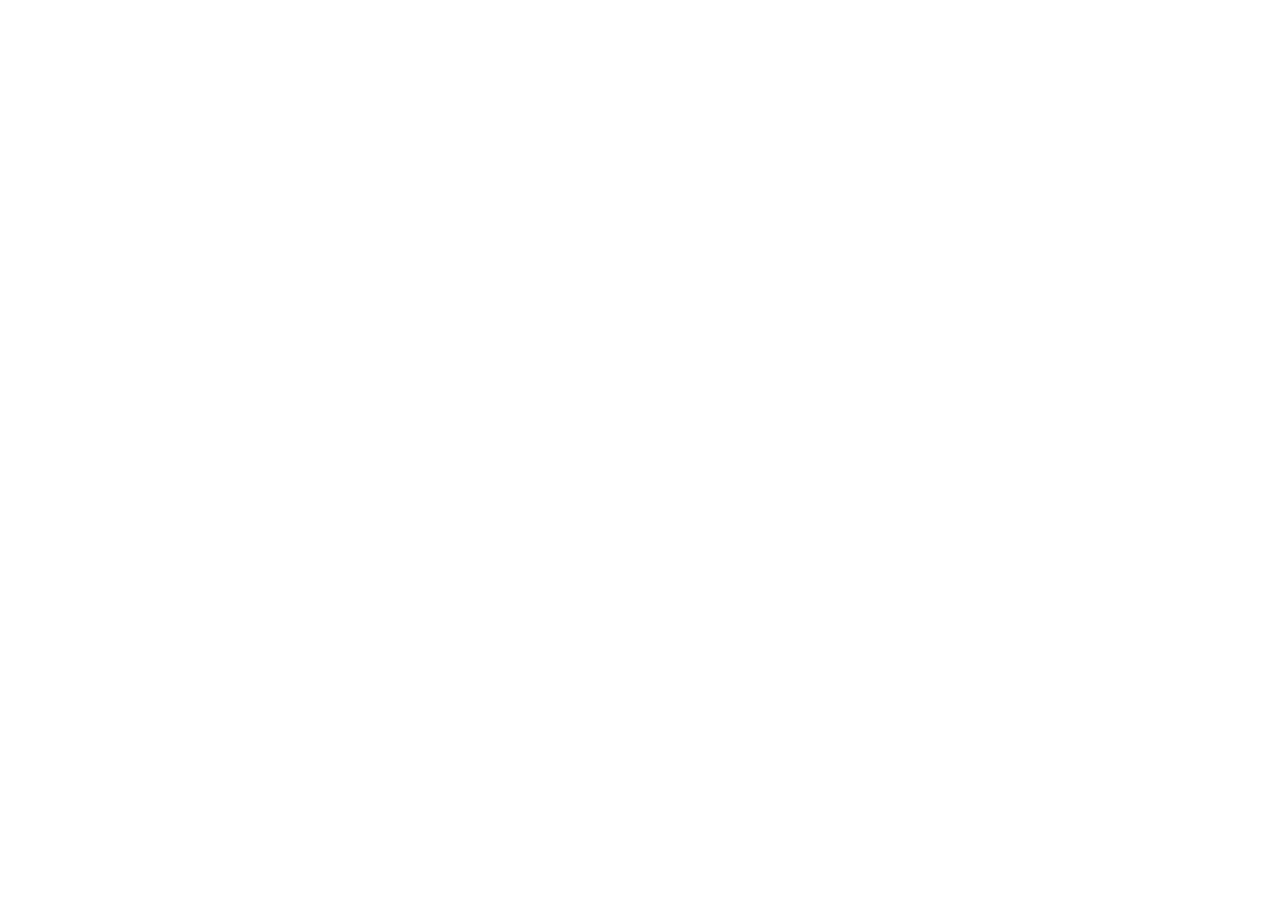
==== index.html @ de70dde5 "Tambah kerangka halaman beranda" ====
<!DOCTYPE html>
<html lang="en">
<head>
    <meta charset="UTF-8">
    <meta name="viewport" content="width=device-width, initial-scale=1.0">
    <meta name="description" content="Katalog kain dan busana Sasirangan khas Banjarmasin karya pengrajin lokal.">
    <title>Sasirangan Banua | Kain Khas Banjar</title>
</head>
<body>
    
</body>
</html>
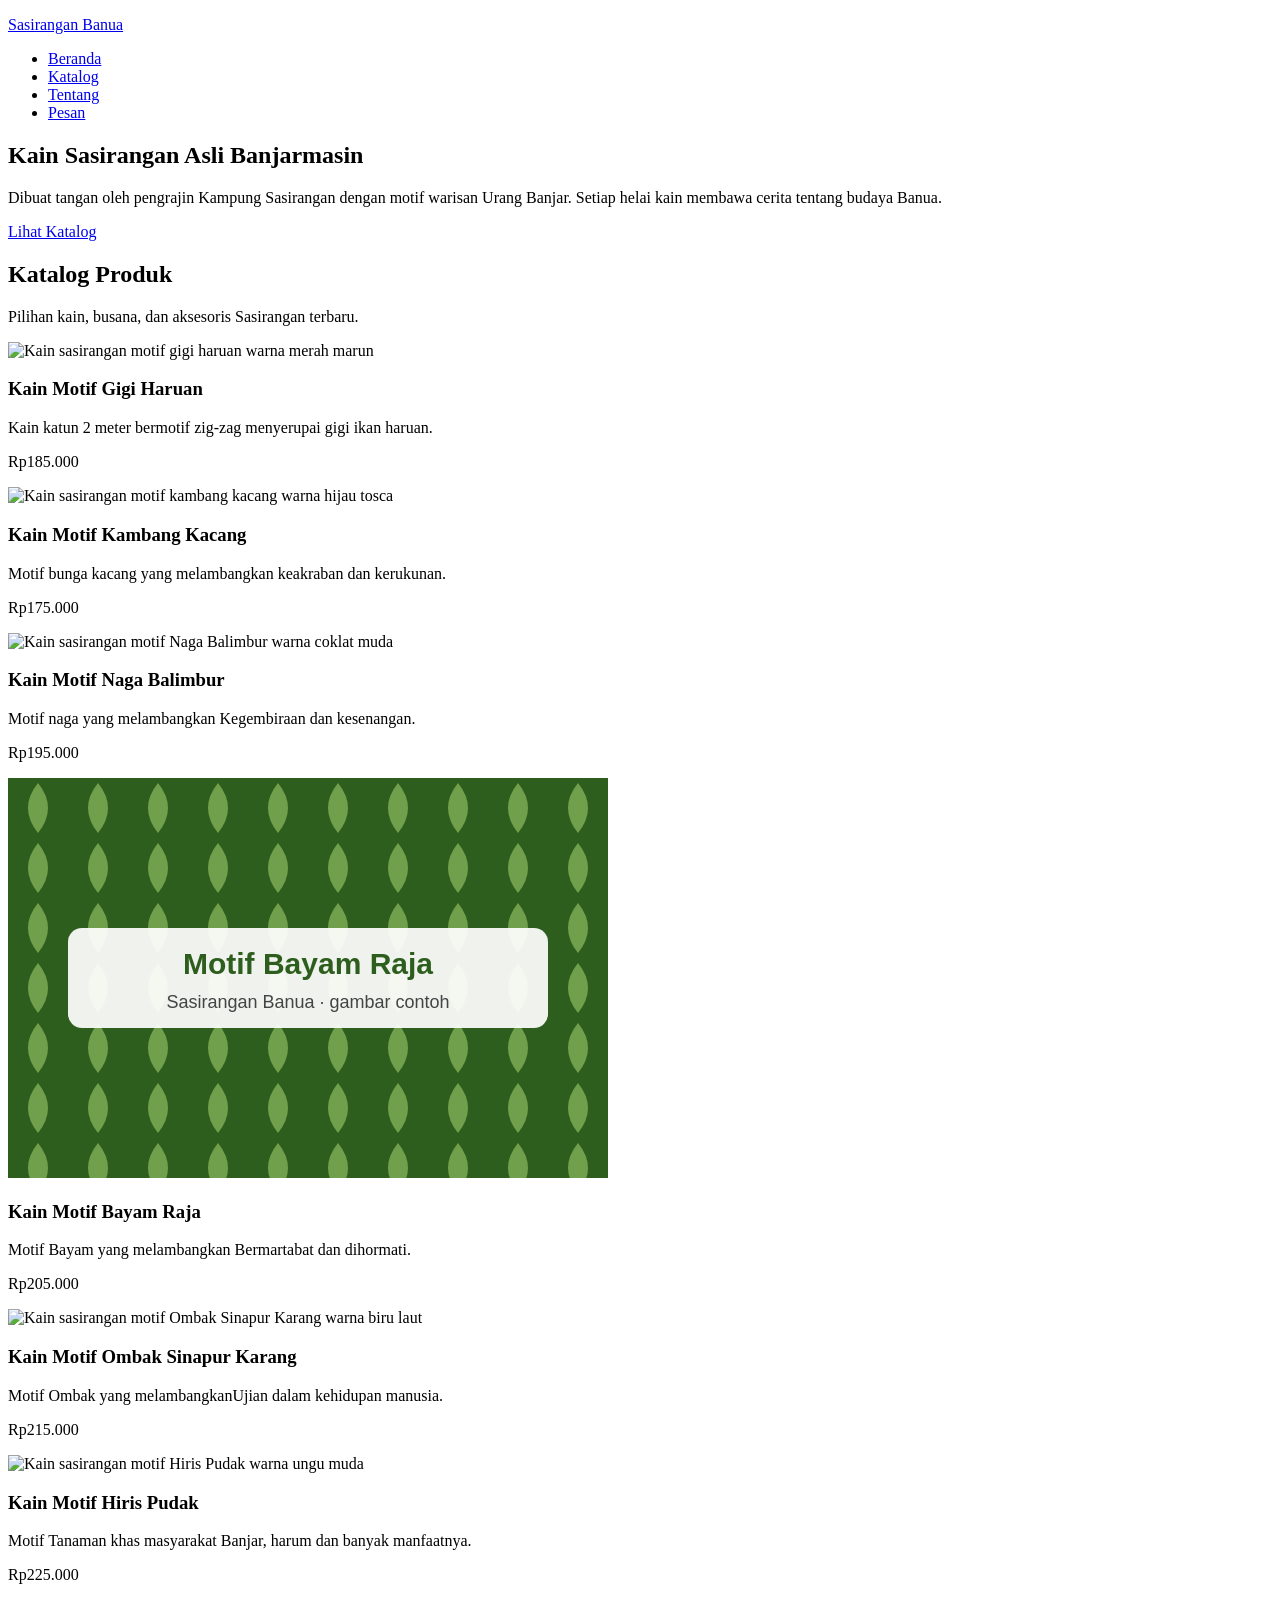
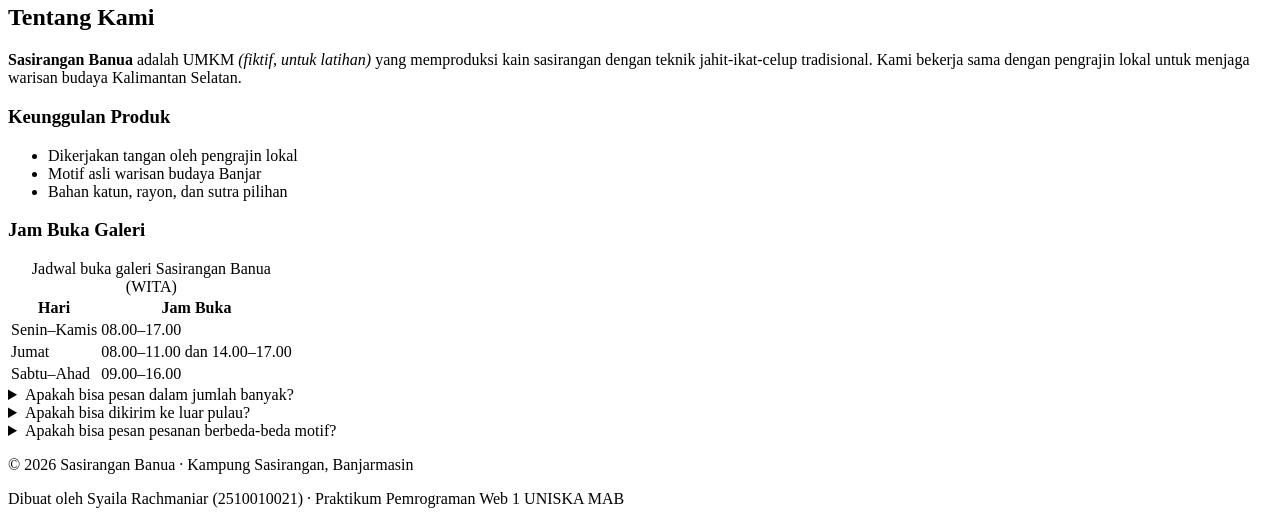
==== commit 68947b65: "Tambah hero dan katalog 6 produk." ====
--- a/index.html
+++ b/index.html
@@ -7,6 +7,149 @@
     <title>Sasirangan Banua | Kain Khas Banjar</title>
 </head>
 <body>
-    
+    <!-- ========== HEADER & NAVIGASI ========== --> 
+    <header class="header-situs"> 
+       <p class="logo"><a href="index.html">Sasirangan Banua</a></p> 
+       <nav aria-label="Navigasi utama"> 
+            <ul class="menu"> 
+                <li><a href="index.html" aria-current="page">Beranda</a></li> 
+                <li><a href="#katalog">Katalog</a></li> 
+                <li><a href="#tentang">Tentang</a></li> 
+                <li><a href="kontak.html">Pesan</a></li>
+             </ul>   
+            </nav>
+    </header>  
+    <main>   
+        <!-- ========== HERO ========== -->   
+         <section class="hero" id="beranda">     
+            <h1>Kain Sasirangan Asli Banjarmasin</h1>     
+            <p>Dibuat tangan oleh pengrajin Kampung Sasirangan dengan motif warisan Urang Banjar.       
+                Setiap helai kain membawa cerita tentang budaya Banua.</p>     
+                <a class="tombol" href="#katalog">Lihat Katalog</a>   
+            </section>      
+            <!-- ========== KATALOG ========== --> 
+<section class="bagian" id="katalog"> 
+  <h2>Katalog Produk</h2> 
+  <p>Pilihan kain, busana, dan aksesoris Sasirangan terbaru.</p> 
+ 
+  <div class="katalog-grid"> 
+    <article class="kartu"> 
+      <img src="img/gigi-haruan.svg" alt="Kain sasirangan motif gigi haruan warna merah marun" width="600" height="400"> 
+      <div class="kartu-isi"> 
+        <h3>Kain Motif Gigi Haruan</h3> 
+        <p>Kain katun 2 meter bermotif zig-zag menyerupai gigi ikan haruan.</p> 
+        <p class="harga">Rp185.000</p> 
+      </div> 
+    </article> 
+ 
+    <article class="kartu"> 
+      <img src="img/kambang-kacang.svg" alt="Kain sasirangan motif kambang kacang warna hijau tosca" 
+        width="600" height="400"> 
+      <div class="kartu-isi"> 
+        <h3>Kain Motif Kambang Kacang</h3> 
+        <p>Motif bunga kacang yang melambangkan keakraban dan kerukunan.</p> 
+        <p class="harga">Rp175.000</p> 
+      </div> 
+    </article> 
+        <article class="kartu"> 
+      <img src="img/naga-balimbur.svg" alt="Kain sasirangan motif Naga Balimbur warna coklat muda" 
+        width="600" height="400"> 
+      <div class="kartu-isi"> 
+        <h3>Kain Motif Naga Balimbur</h3> 
+        <p>Motif naga yang melambangkan Kegembiraan dan kesenangan.</p> 
+        <p class="harga">Rp195.000</p> 
+      </div> 
+    </article> 
+        <article class="kartu"> 
+      <img src="img/bayam-raja.svg" alt="Kain sasirangan motif Bayam Raja warna hijau muda" 
+        width="600" height="400"> 
+      <div class="kartu-isi"> 
+        <h3>Kain Motif Bayam Raja</h3> 
+        <p>Motif Bayam yang melambangkan Bermartabat dan dihormati.</p> 
+        <p class="harga">Rp205.000</p> 
+      </div> 
+    </article> 
+        </article> 
+        <article class="kartu"> 
+      <img src="img/ombak-sinapur-karang.svg" alt="Kain sasirangan motif Ombak Sinapur Karang warna biru laut" 
+        width="600" height="400"> 
+      <div class="kartu-isi"> 
+        <h3>Kain Motif Ombak Sinapur Karang</h3> 
+        <p>Motif Ombak yang melambangkanUjian dalam kehidupan manusia.</p> 
+        <p class="harga">Rp215.000</p> 
+      </div> 
+    </article> 
+        </article> 
+        <article class="kartu"> 
+      <img src="img/iris-pudak.svg" alt="Kain sasirangan motif Hiris Pudak warna ungu muda" 
+        width="600" height="400"> 
+      <div class="kartu-isi"> 
+        <h3>Kain Motif Hiris Pudak</h3> 
+        <p>Motif Tanaman khas masyarakat Banjar, harum dan banyak manfaatnya.</p> 
+        <p class="harga">Rp225.000</p> 
+      </div> 
+    </article> 
+  </div> 
+</section> 
+
+  <!-- ========== TENTANG ========== --> 
+  <section class="bagian" id="tentang"> 
+    <h2>Tentang Kami</h2> 
+    <p><strong>Sasirangan Banua</strong> adalah UMKM <em>(fiktif, untuk latihan)</em> yang 
+      memproduksi kain sasirangan dengan teknik jahit-ikat-celup tradisional. Kami bekerja sama 
+      dengan pengrajin lokal untuk menjaga warisan budaya Kalimantan Selatan.</p> 
+ 
+    <h3>Keunggulan Produk</h3> 
+    <ul> 
+      <li>Dikerjakan tangan oleh pengrajin lokal</li> 
+      <li>Motif asli warisan budaya Banjar</li> 
+      <li>Bahan katun, rayon, dan sutra pilihan</li> 
+    </ul> 
+ 
+    <h3>Jam Buka Galeri</h3> 
+    <table> 
+      <caption>Jadwal buka galeri Sasirangan Banua (WITA)</caption> 
+      <thead> 
+        <tr> 
+          <th scope="col">Hari</th> 
+          <th scope="col">Jam Buka</th> 
+        </tr> 
+      </thead> 
+      <tbody> 
+        <tr> 
+          <td>Senin–Kamis</td> 
+          <td>08.00–17.00</td> 
+        </tr> 
+        <tr> 
+          <td>Jumat</td> 
+          <td>08.00–11.00 dan 14.00–17.00</td> 
+        </tr> 
+        <tr> 
+          <td>Sabtu–Ahad</td> 
+          <td>09.00–16.00</td> 
+        </tr> 
+      </tbody> 
+    </table> 
+  </section> 
+
+  <details> 
+  <summary>Apakah bisa pesan dalam jumlah banyak?</summary> 
+  <p>Bisa. Untuk pemesanan di atas 20 helai, silakan hubungi kami melalui WhatsApp.</p>  
+  </details> 
+  <details> 
+  <summary>Apakah bisa dikirim ke luar pulau?</summary> 
+  <p>Bisa. Untuk pemesanan luar pulau, silakan hubungi kami melalui WhatsApp.</p>  
+  </details>
+  <details> 
+  <summary>Apakah bisa pesan pesanan berbeda-beda motif?</summary> 
+  <p>Bisa. Untuk pemesanan dengan motif berbeda, silakan isi formulir pemesanan pada bagian catatan tambahan.</p>  
+  </details>
+</main>
+
+    <!-- ========== FOOTER ========== --> 
+  <footer class="footer-situs"> 
+    <p>&copy; 2026 Sasirangan Banua &middot; Kampung Sasirangan, Banjarmasin</p> 
+    <p>Dibuat oleh Syaila Rachmaniar (2510010021) &middot; Praktikum Pemrograman Web 1 UNISKA MAB</p> 
+  </footer> 
 </body>
 </html>
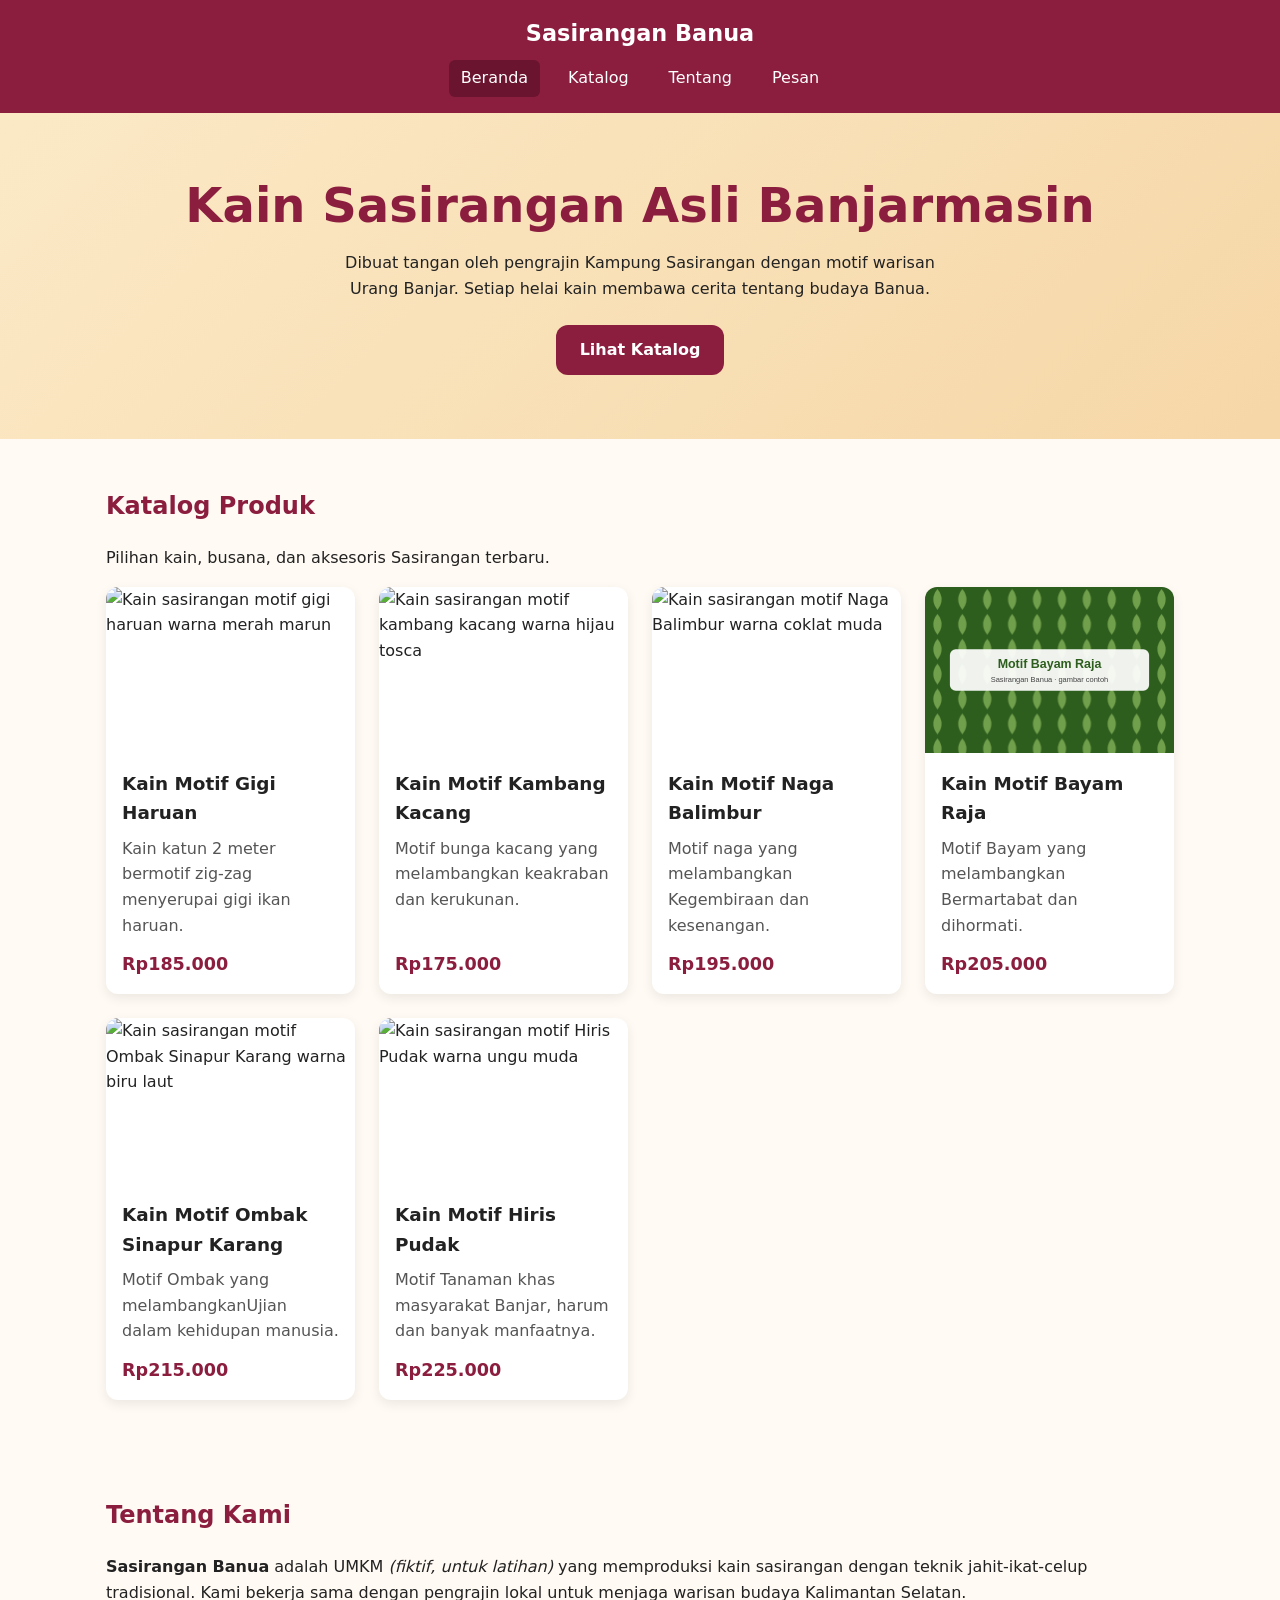
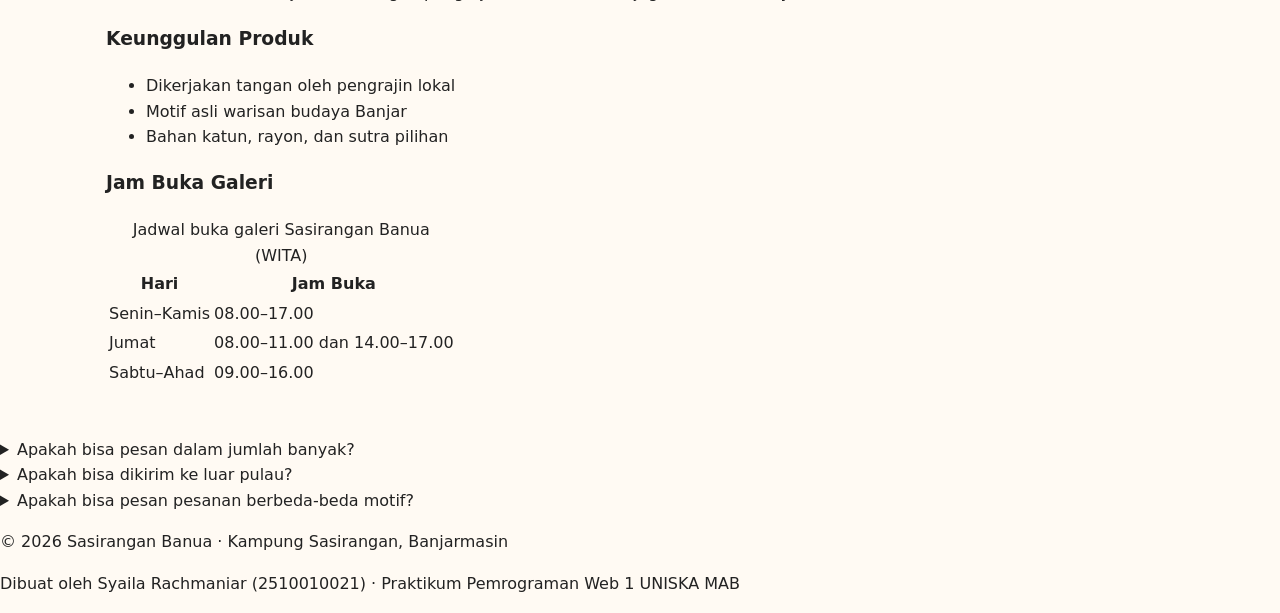
==== commit edd3caa6: "Tambah gaya dasar, header, hero, dan katalog grid." ====
--- a/index.html
+++ b/index.html
@@ -4,8 +4,9 @@
     <meta charset="UTF-8">
     <meta name="viewport" content="width=device-width, initial-scale=1.0">
     <meta name="description" content="Katalog kain dan busana Sasirangan khas Banjarmasin karya pengrajin lokal.">
+    <link rel="stylesheet" href="css/style.css"> 
     <title>Sasirangan Banua | Kain Khas Banjar</title>
-</head>
+    </head>
 <body>
     <!-- ========== HEADER & NAVIGASI ========== --> 
     <header class="header-situs"> 
--- a/css/style.css
+++ b/css/style.css
@@ -0,0 +1,220 @@
+/* ========================================================= 
+    Sasirangan Banua — style.css 
+    Pendekatan: mobile-first (gaya dasar untuk HP, lalu 
+    disesuaikan untuk layar lebar dengan media query) 
+    ========================================================= */ 
+  
+ /* ---------- 1. Variabel (custom properties) ---------- */ 
+ :root { 
+   --warna-utama: #8b1e3f;        /* merah marun sasirangan */ 
+   --warna-utama-gelap: #6a142f; 
+   --warna-aksen: #e0a526;        /* kuning kunyit */ 
+   --warna-krem: #fbe9c6; 
+   --warna-teks: #222222; 
+   --warna-teks-lembut: #555555; 
+   --warna-latar: #fffaf3; 
+   --warna-kartu: #ffffff; 
+   --radius: 12px; 
+   --bayangan: 0 4px 12px rgba(0, 0, 0, 0.08); 
+   --lebar-maks: 1100px; 
+ } 
+  
+ /* ---------- 2. Reset ringan & dasar ---------- */ 
+ *, 
+ *::before, 
+ *::after { 
+   box-sizing: border-box; 
+ } 
+  
+ html { 
+   scroll-behavior: smooth; 
+   scroll-padding-top: 7rem;      /* agar judul tidak tertutup header sticky */ 
+ } 
+  
+ body { 
+   margin: 0; 
+   font-family: "Segoe UI", system-ui, -apple-system, Roboto, Arial, sans-serif; 
+   font-size: 1rem; 
+   line-height: 1.6; 
+   color: var(--warna-teks); 
+   background-color: var(--warna-latar); 
+ } 
+  
+ img { 
+   display: block; 
+   max-width: 100%; 
+   height: auto; 
+} 
+  
+ a { 
+   color: var(--warna-utama); 
+ } 
+  
+ /* Penanda fokus untuk pengguna keyboard — JANGAN dihapus */ 
+ a:focus-visible, 
+ button:focus-visible, 
+ input:focus-visible, 
+ select:focus-visible, 
+ textarea:focus-visible { 
+   outline: 3px solid var(--warna-utama-gelap); 
+   outline-offset: 2px; 
+ }
+
+
+ /* ---------- 3. Header & navigasi (Flexbox) ---------- */ 
+.header-situs { 
+  position: sticky; 
+  top: 0; 
+  z-index: 10; 
+  display: flex; 
+  flex-direction: column;      /* HP: logo di atas menu */ 
+  align-items: center; 
+  gap: 0.5rem; 
+  padding: 1rem; 
+  background-color: var(--warna-utama); 
+  color: #ffffff; 
+} 
+ 
+.logo { 
+  margin: 0; 
+  font-size: 1.4rem; 
+  font-weight: 700; 
+} 
+ 
+.logo a { 
+  color: inherit; 
+  text-decoration: none; 
+} 
+ 
+.menu { 
+  display: flex; 
+  flex-wrap: wrap; 
+  justify-content: center; 
+  gap: 0.25rem 1rem; 
+  margin: 0; 
+  padding: 0; 
+  list-style: none; 
+} 
+ 
+.menu a { 
+  display: block; 
+  padding: 0.35rem 0.75rem; 
+  border-radius: 6px; 
+  color: #ffffff; 
+  text-decoration: none; 
+} 
+ 
+.menu a:hover, 
+.menu a[aria-current="page"] { 
+  background-color: var(--warna-utama-gelap); 
+} 
+ 
+.header-situs a:focus-visible { 
+  outline-color: #ffffff;        /* fokus putih agar terlihat di latar header yang gelap */ 
+}
+
+
+/* ---------- 4. Hero ---------- */ 
+.hero { 
+  padding: 4rem 1rem; 
+  text-align: center; 
+  background: linear-gradient(135deg, var(--warna-krem), #f6d7a7); 
+} 
+ 
+.hero h1 { 
+  margin: 0 0 1rem; 
+  font-size: clamp(1.8rem, 5vw, 3rem); 
+  line-height: 1.2; 
+  color: var(--warna-utama); 
+} 
+ 
+.hero p { 
+  max-width: 40rem; 
+  margin: 0 auto 1.5rem; 
+} 
+ 
+/* ---------- 5. Tombol ---------- */ 
+.tombol { 
+  display: inline-block; 
+  padding: 0.75rem 1.5rem; 
+  border: none; 
+  border-radius: var(--radius); 
+  background-color: var(--warna-utama); 
+  color: #ffffff; 
+  font: inherit; 
+  font-weight: 600; 
+  text-decoration: none; 
+  cursor: pointer; 
+  transition: background-color 0.2s ease, transform 0.2s ease; 
+} 
+ 
+.tombol:hover { 
+  background-color: var(--warna-utama-gelap); 
+  transform: translateY(-2px); 
+} 
+
+
+/* ---------- 6. Bagian (section) umum ---------- */ 
+ .bagian { 
+   max-width: var(--lebar-maks); 
+   margin-inline: auto; 
+   padding: 3rem 1rem; 
+ } 
+  
+ .bagian h1, 
+ .bagian h2 { 
+   margin-top: 0; 
+   color: var(--warna-utama); 
+ } 
+  
+ /* ---------- 7. Katalog (CSS Grid) ---------- */ 
+ .katalog-grid { 
+   display: grid; 
+   grid-template-columns: repeat(auto-fill, minmax(240px, 1fr)); 
+   gap: 1.5rem; 
+ } 
+  
+ .kartu { 
+   display: flex; 
+   flex-direction: column; 
+   overflow: hidden; 
+   border-radius: var(--radius); 
+   background-color: var(--warna-kartu); 
+   box-shadow: var(--bayangan); 
+   transition: transform 0.2s ease; 
+ } 
+  
+ .kartu:hover { 
+   transform: translateY(-4px); 
+ } 
+  
+ .kartu img { 
+   width: 100%; 
+   aspect-ratio: 3 / 2; 
+   object-fit: cover; 
+ } 
+  
+ .kartu-isi { 
+   display: flex; 
+   flex-direction: column; 
+   flex-grow: 1;                  /* isi kartu mengisi sisa tinggi */ 
+   padding: 1rem; 
+ } 
+  
+ .kartu h3 { 
+   margin: 0 0 0.5rem; 
+   font-size: 1.15rem; 
+ } 
+  
+ .kartu p { 
+   margin: 0 0 0.75rem; 
+   color: var(--warna-teks-lembut); 
+ } 
+  
+ .kartu .harga { 
+   margin-top: auto;              /* harga selalu di bagian bawah kartu */ 
+   margin-bottom: 0; 
+   font-size: 1.1rem; 
+   font-weight: 700; 
+   color: var(--warna-utama); 
+ }
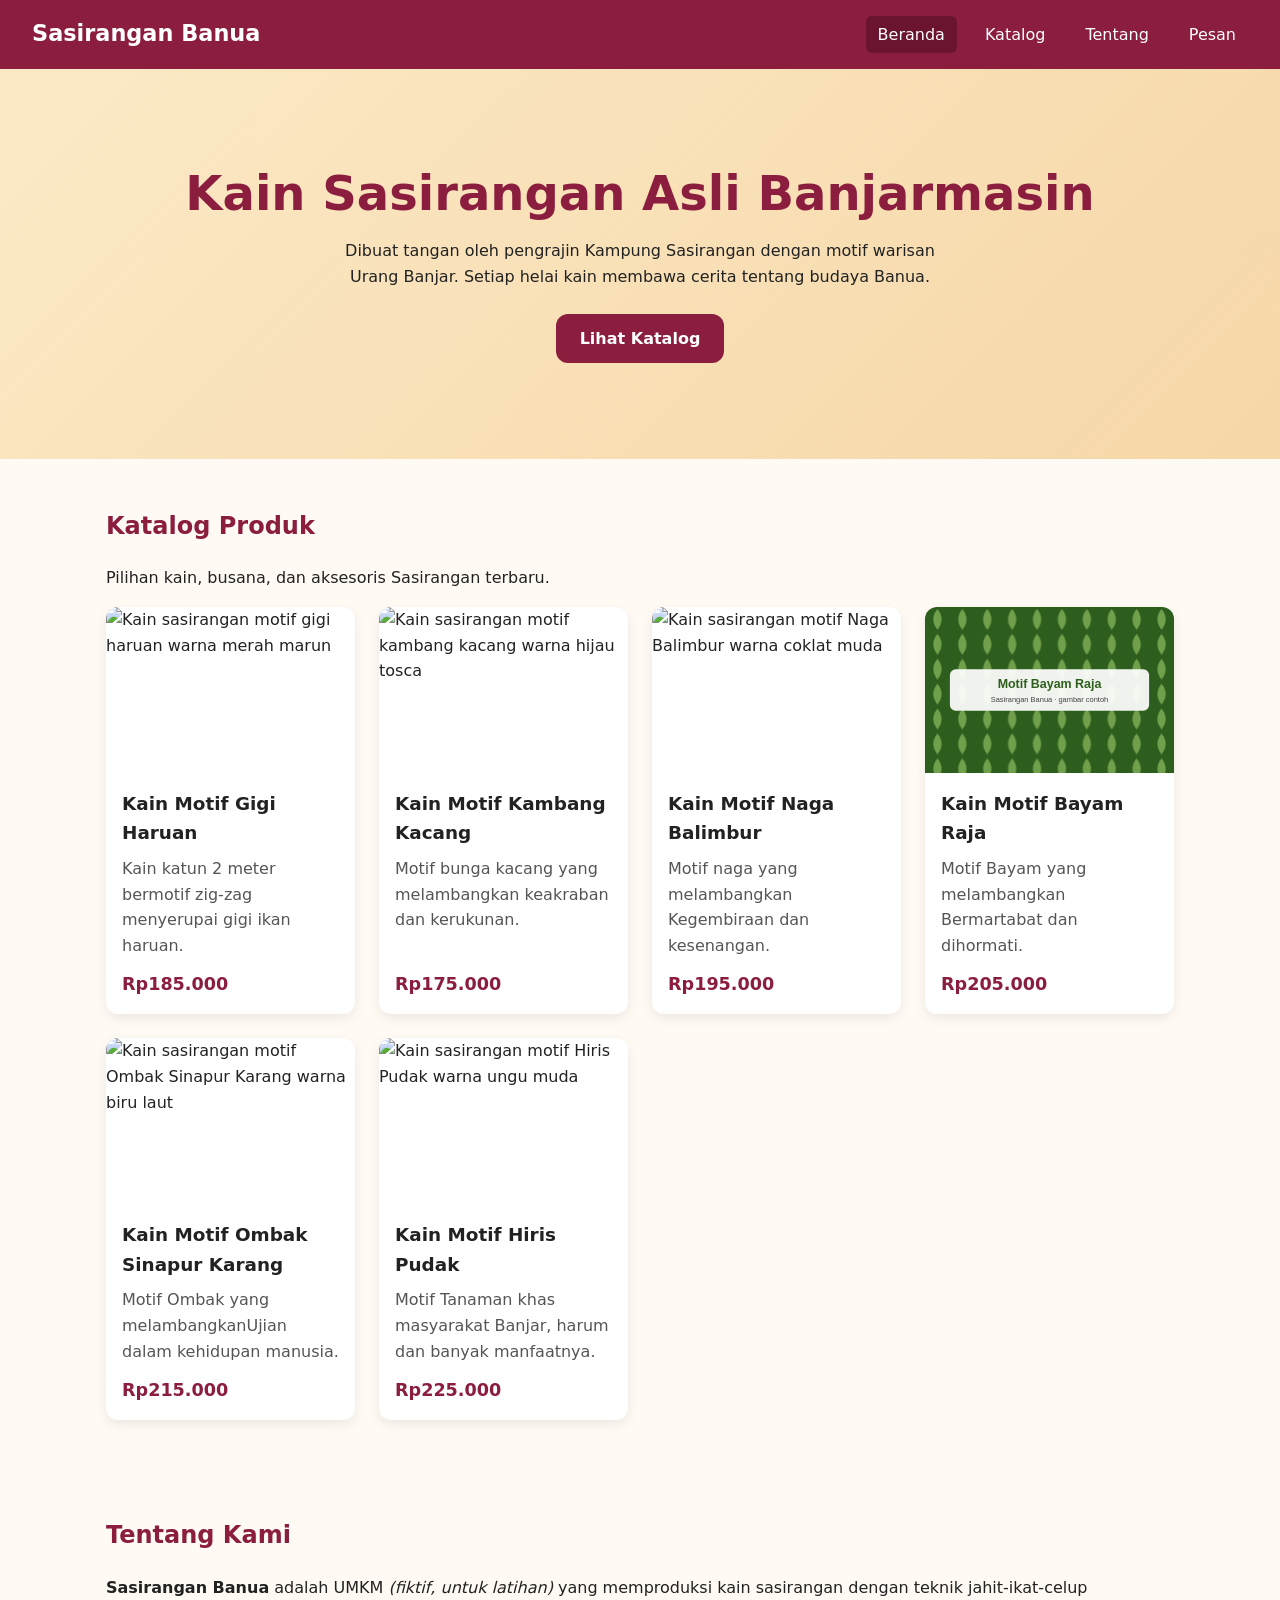
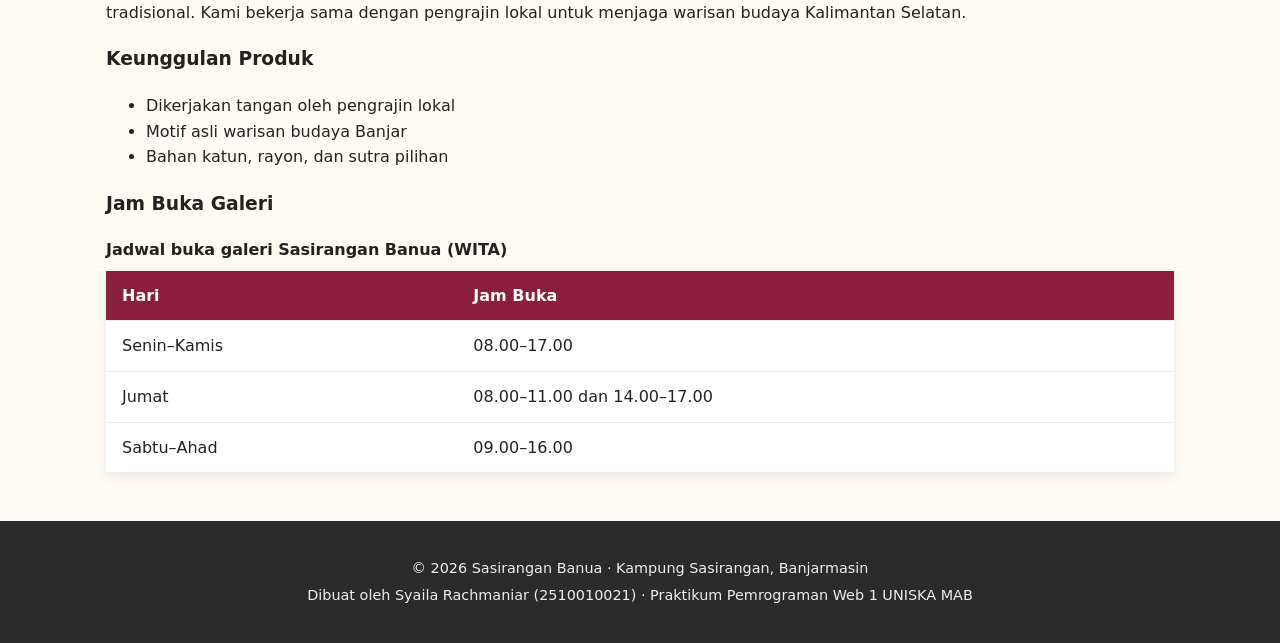
==== commit 513c5ddc: "perbaikan detail" ====
--- a/index.html
+++ b/index.html
@@ -132,19 +132,6 @@
       </tbody> 
     </table> 
   </section> 
-
-  <details> 
-  <summary>Apakah bisa pesan dalam jumlah banyak?</summary> 
-  <p>Bisa. Untuk pemesanan di atas 20 helai, silakan hubungi kami melalui WhatsApp.</p>  
-  </details> 
-  <details> 
-  <summary>Apakah bisa dikirim ke luar pulau?</summary> 
-  <p>Bisa. Untuk pemesanan luar pulau, silakan hubungi kami melalui WhatsApp.</p>  
-  </details>
-  <details> 
-  <summary>Apakah bisa pesan pesanan berbeda-beda motif?</summary> 
-  <p>Bisa. Untuk pemesanan dengan motif berbeda, silakan isi formulir pemesanan pada bagian catatan tambahan.</p>  
-  </details>
 </main>
 
     <!-- ========== FOOTER ========== --> 
--- a/css/style.css
+++ b/css/style.css
@@ -217,4 +217,122 @@
    font-size: 1.1rem; 
    font-weight: 700; 
    color: var(--warna-utama); 
- }+ }
+
+
+ /* ---------- 8. Tabel ---------- */ 
+table { 
+  width: 100%; 
+  border-collapse: collapse; 
+  background-color: var(--warna-kartu); 
+  box-shadow: var(--bayangan); 
+} 
+ 
+caption { 
+  margin-bottom: 0.5rem; 
+  font-weight: 600; 
+  text-align: left; 
+} 
+ 
+th, 
+td { 
+  padding: 0.75rem 1rem; 
+  border-bottom: 1px solid #eeeeee; 
+  text-align: left; 
+} 
+ 
+thead th { 
+  background-color: var(--warna-utama); 
+  color: #ffffff; 
+}
+
+
+/* ---------- 9. Formulir ---------- */ 
+.form-pesan { 
+  display: grid; 
+  gap: 1rem; 
+  max-width: 40rem; 
+  padding: 1.5rem; 
+  border-radius: var(--radius); 
+  background-color: var(--warna-kartu); 
+  box-shadow: var(--bayangan); 
+}
+.kolom { 
+  display: flex; 
+  flex-direction: column; 
+  gap: 0.35rem; 
+} 
+ 
+label, 
+legend { 
+  font-weight: 600; 
+} 
+ 
+input, 
+select, 
+textarea { 
+  width: 100%; 
+  padding: 0.65rem 0.75rem; 
+  border: 1px solid #b5b5b5; 
+  border-radius: 8px; 
+  font: inherit; 
+} 
+ 
+fieldset { 
+  display: flex; 
+  flex-direction: column; 
+  gap: 0.35rem; 
+  border: 1px solid #dddddd; 
+  border-radius: 8px; 
+} 
+ 
+fieldset label, 
+.cek { 
+  display: flex; 
+  align-items: center; 
+  gap: 0.5rem; 
+  font-weight: 400; 
+} 
+ 
+input[type="radio"], 
+input[type="checkbox"] { 
+  width: auto; 
+} 
+
+
+/* ---------- 10. Footer ---------- */ 
+.footer-situs { 
+  padding: 2rem 1rem; 
+  background-color: #2b2b2b; 
+  color: #eeeeee; 
+  font-size: 0.9rem; 
+  text-align: center; 
+} 
+ 
+.footer-situs p { 
+  margin: 0.25rem 0; 
+}
+
+/* ---------- 11. Responsif: tablet & desktop ---------- */ 
+@media (min-width: 768px) { 
+  .header-situs { 
+    flex-direction: row;          /* logo kiri, menu kanan */ 
+    justify-content: space-between; 
+    padding-inline: 2rem; 
+  } 
+ 
+  .hero { 
+    padding: 6rem 2rem; 
+  } 
+} 
+ 
+/* Hormati pengguna yang tidak ingin banyak animasi */ 
+@media (prefers-reduced-motion: reduce) { 
+  html { 
+    scroll-behavior: auto; 
+  } 
+ 
+  * { 
+    transition: none !important; 
+  } 
+} 
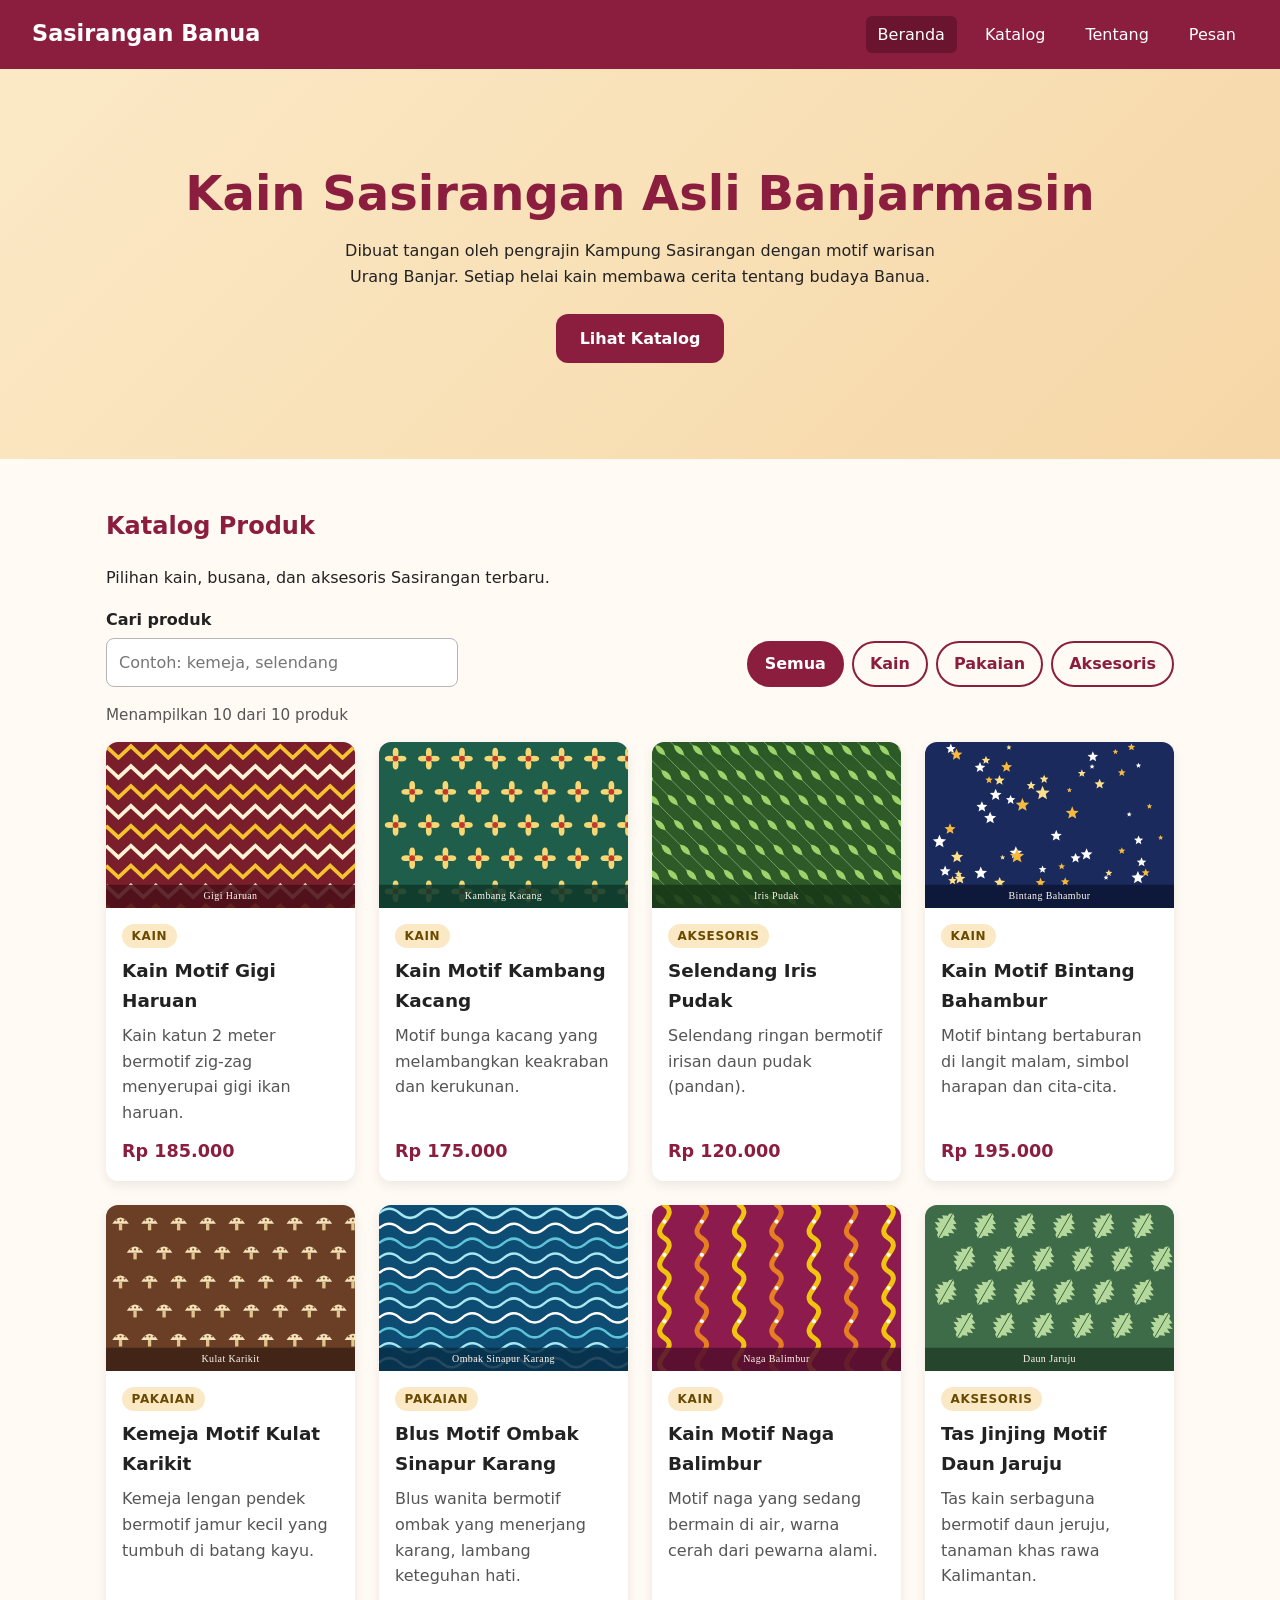
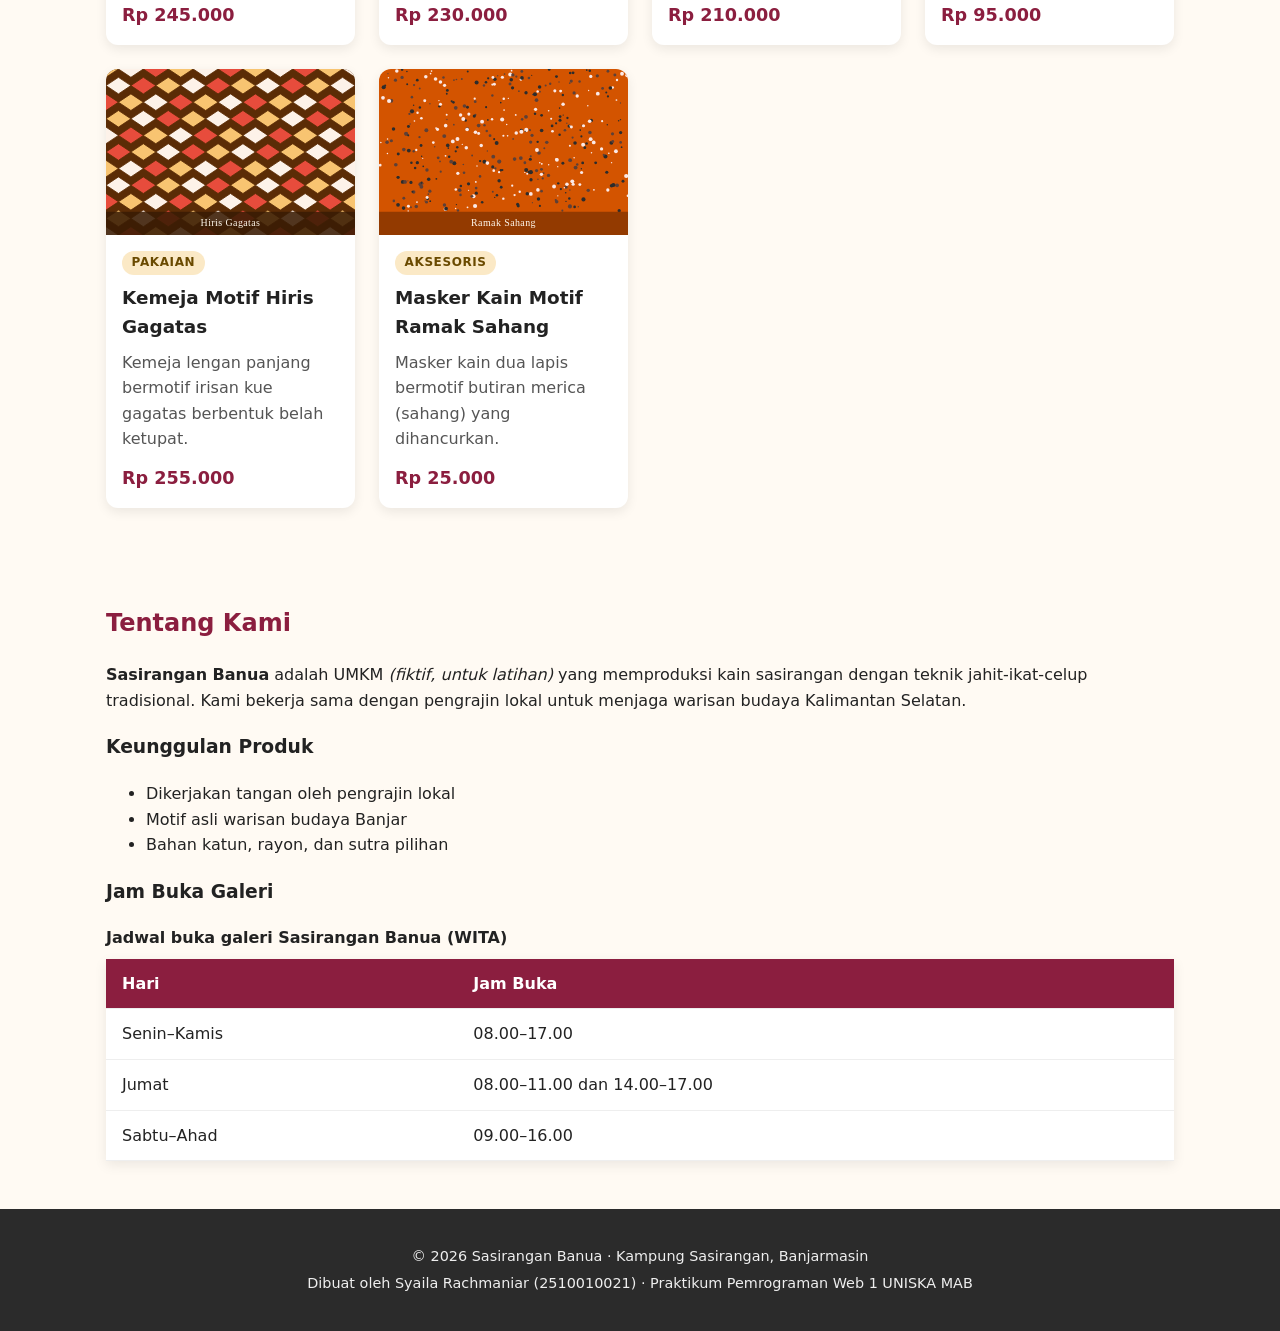
==== commit 9915fbf0: "Tambah validasi formulir dan ringkasan pesan WhatsApp." ====
--- a/index.html
+++ b/index.html
@@ -5,6 +5,7 @@
     <meta name="viewport" content="width=device-width, initial-scale=1.0">
     <meta name="description" content="Katalog kain dan busana Sasirangan khas Banjarmasin karya pengrajin lokal.">
     <link rel="stylesheet" href="css/style.css"> 
+    <script src="js/katalog.js" defer></script>
     <title>Sasirangan Banua | Kain Khas Banjar</title>
     </head>
 <body>
@@ -33,62 +34,25 @@
   <h2>Katalog Produk</h2> 
   <p>Pilihan kain, busana, dan aksesoris Sasirangan terbaru.</p> 
  
-  <div class="katalog-grid"> 
-    <article class="kartu"> 
-      <img src="img/gigi-haruan.svg" alt="Kain sasirangan motif gigi haruan warna merah marun" width="600" height="400"> 
-      <div class="kartu-isi"> 
-        <h3>Kain Motif Gigi Haruan</h3> 
-        <p>Kain katun 2 meter bermotif zig-zag menyerupai gigi ikan haruan.</p> 
-        <p class="harga">Rp185.000</p> 
-      </div> 
-    </article> 
- 
-    <article class="kartu"> 
-      <img src="img/kambang-kacang.svg" alt="Kain sasirangan motif kambang kacang warna hijau tosca" 
-        width="600" height="400"> 
-      <div class="kartu-isi"> 
-        <h3>Kain Motif Kambang Kacang</h3> 
-        <p>Motif bunga kacang yang melambangkan keakraban dan kerukunan.</p> 
-        <p class="harga">Rp175.000</p> 
-      </div> 
-    </article> 
-        <article class="kartu"> 
-      <img src="img/naga-balimbur.svg" alt="Kain sasirangan motif Naga Balimbur warna coklat muda" 
-        width="600" height="400"> 
-      <div class="kartu-isi"> 
-        <h3>Kain Motif Naga Balimbur</h3> 
-        <p>Motif naga yang melambangkan Kegembiraan dan kesenangan.</p> 
-        <p class="harga">Rp195.000</p> 
-      </div> 
-    </article> 
-        <article class="kartu"> 
-      <img src="img/bayam-raja.svg" alt="Kain sasirangan motif Bayam Raja warna hijau muda" 
-        width="600" height="400"> 
-      <div class="kartu-isi"> 
-        <h3>Kain Motif Bayam Raja</h3> 
-        <p>Motif Bayam yang melambangkan Bermartabat dan dihormati.</p> 
-        <p class="harga">Rp205.000</p> 
-      </div> 
-    </article> 
-        </article> 
-        <article class="kartu"> 
-      <img src="img/ombak-sinapur-karang.svg" alt="Kain sasirangan motif Ombak Sinapur Karang warna biru laut" 
-        width="600" height="400"> 
-      <div class="kartu-isi"> 
-        <h3>Kain Motif Ombak Sinapur Karang</h3> 
-        <p>Motif Ombak yang melambangkanUjian dalam kehidupan manusia.</p> 
-        <p class="harga">Rp215.000</p> 
-      </div> 
-    </article> 
-        </article> 
-        <article class="kartu"> 
-      <img src="img/iris-pudak.svg" alt="Kain sasirangan motif Hiris Pudak warna ungu muda" 
-        width="600" height="400"> 
-      <div class="kartu-isi"> 
-        <h3>Kain Motif Hiris Pudak</h3> 
-        <p>Motif Tanaman khas masyarakat Banjar, harum dan banyak manfaatnya.</p> 
-        <p class="harga">Rp225.000</p> 
-      </div> 
+  <div class="kontrol-katalog">
+ <div class="kolom">
+ <label for="cari">Cari produk</label>
+ <input type="search" id="cari" placeholder="Contoh: kemeja, selendang">
+ </div>
+ <div class="filter" role="group" aria-label="Filter kategori">
+ <button type="button" class="tombol-filter aktif" data-kategori="semua"
+ aria-pressed="true">Semua</button>
+ <button type="button" class="tombol-filter" data-kategori="kain"
+ aria-pressed="false">Kain</button>
+ <button type="button" class="tombol-filter" data-kategori="pakaian"
+ aria-pressed="false">Pakaian</button>
+ <button type="button" class="tombol-filter" data-kategori="aksesoris"
+ aria-pressed="false">Aksesoris</button>
+ </div>
+</div>
+<p id="info-jumlah" class="info-jumlah" aria-live="polite"></p>
+<div id="daftar-katalog" class="katalog-grid"></div>
+<noscript><p>Aktifkan JavaScript untuk melihat katalog produk.</p></noscript> 
     </article> 
   </div> 
 </section> 
--- a/css/style.css
+++ b/css/style.css
@@ -335,4 +335,101 @@
   * { 
     transition: none !important; 
   } 
-} +} 
+
+/* ---------- 12. Komponen interaktif (Modul 3) ---------- */
+
+.kontrol-katalog {
+    display: flex;
+    flex-direction: column;
+    gap: 1rem;
+    margin-bottom: 1rem;
+}
+
+.filter {
+    display: flex;
+    flex-wrap: wrap;
+    gap: 0.5rem;
+}
+
+.tombol-filter {
+    padding: 0.5rem 1rem;
+    border: 2px solid var(--warna-utama);
+    border-radius: 999px;
+    background-color: transparent;
+    color: var(--warna-utama);
+    font: inherit;
+    font-weight: 600;
+    cursor: pointer;
+}
+
+.tombol-filter:hover,
+.tombol-filter.aktif {
+    background-color: var(--warna-utama);
+    color: #ffffff;
+}
+
+.info-jumlah {
+    color: var(--warna-teks-lembut);
+    font-size: 0.95rem;
+}
+
+.label-kategori {
+    align-self: flex-start;
+    margin-bottom: 0.5rem;
+    padding: 0.15rem 0.6rem;
+    border-radius: 999px;
+    background-color: var(--warna-krem);
+    color: #6a4a00;
+    font-size: 0.75rem;
+    font-weight: 700;
+    letter-spacing: 0.05em;
+    text-transform: uppercase;
+}
+
+.pesan-error {
+    margin: 0;
+    color: #b00020;
+    font-size: 0.9rem;
+}
+
+.pesan-error:empty {
+    display: none; /* Sembunyikan jika belum ada pesan */
+}
+
+[aria-invalid="true"] {
+    border-color: #b00020;
+    background-color: #fff5f6;
+}
+
+.hasil-pesan {
+    max-width: 40rem;
+    margin-top: 2rem;
+    padding: 1.5rem;
+    border-left: 6px solid var(--warna-aksen);
+    border-radius: var(--radius);
+    background-color: var(--warna-kartu);
+    box-shadow: var(--bayangan);
+}
+
+.hasil-pesan h2 {
+    margin-top: 0;
+}
+
+.hasil-pesan pre {
+    white-space: pre-wrap;
+    font-family: inherit;
+}
+
+@media (min-width: 768px) {
+    .kontrol-katalog {
+        flex-direction: row;
+        align-items: flex-end;
+        justify-content: space-between;
+    }
+
+    .kontrol-katalog .kolom {
+        flex: 1;
+        max-width: 22rem;
+    }
+}
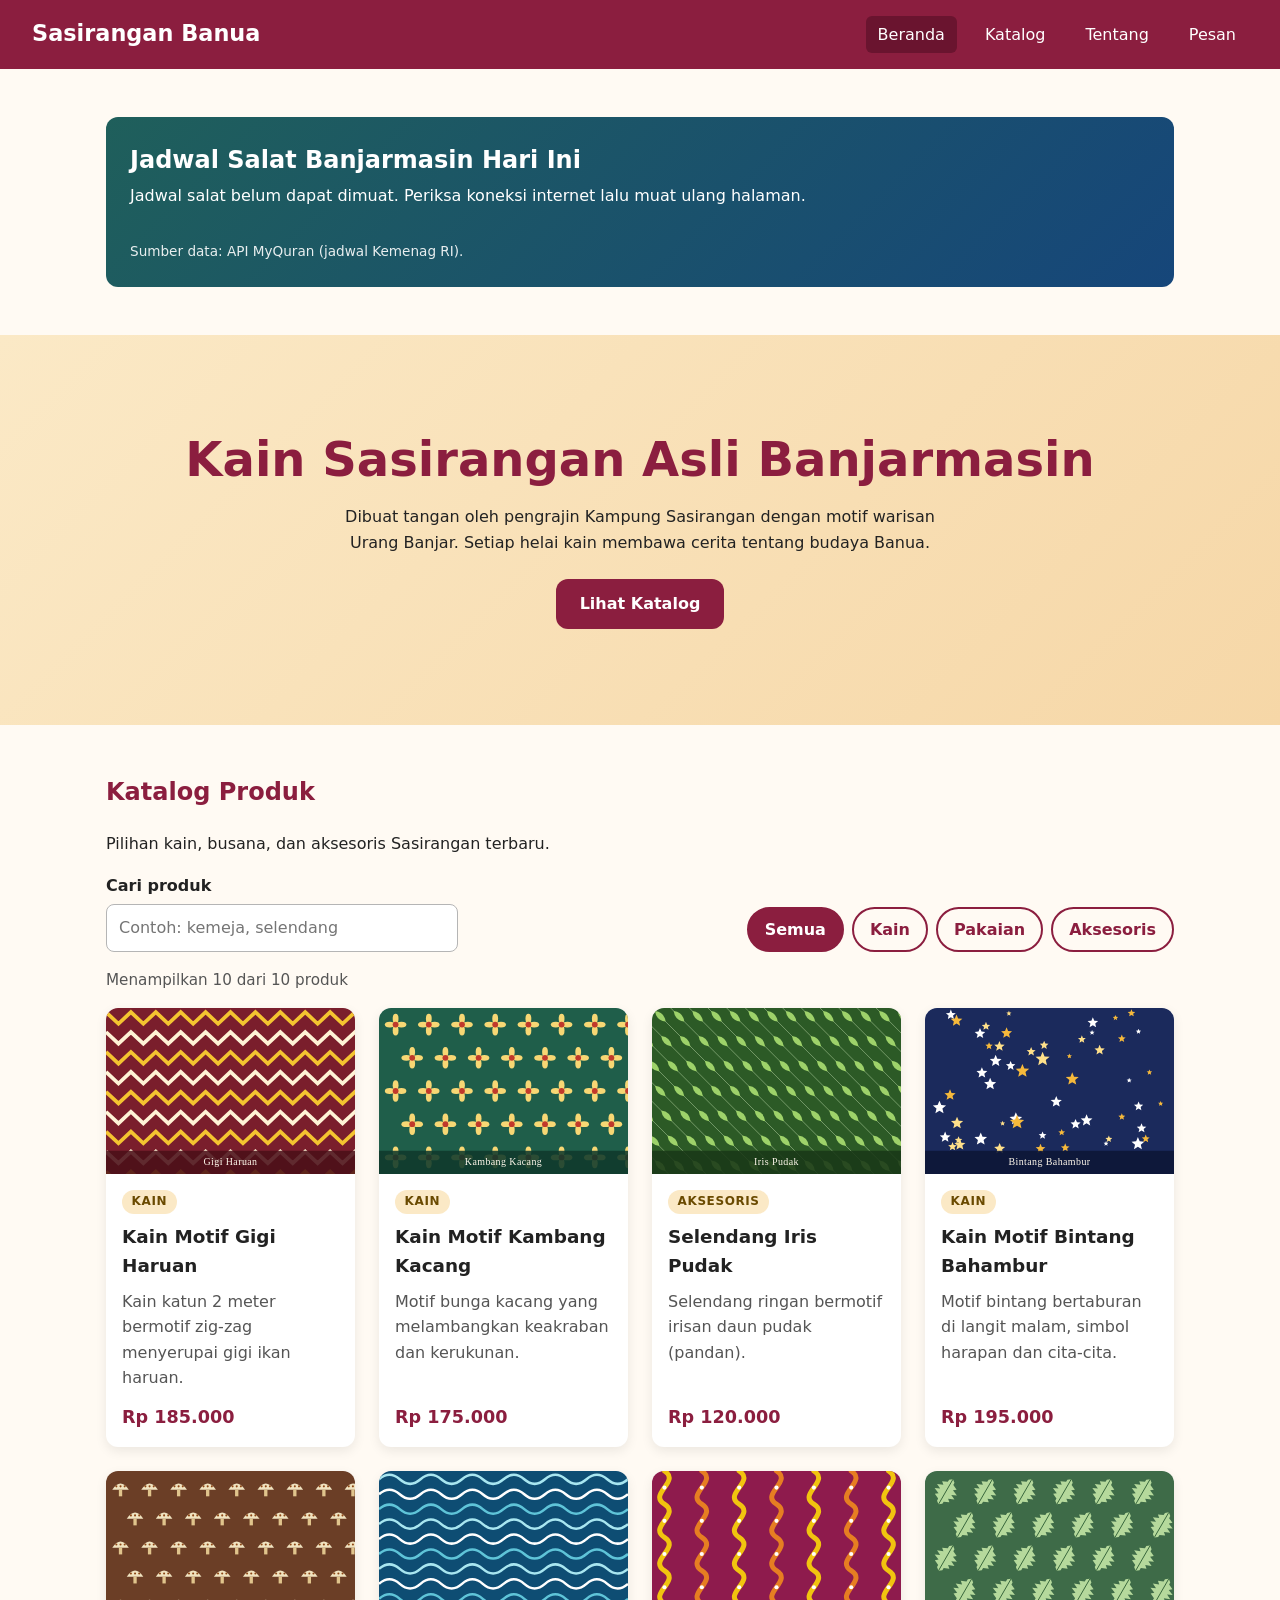
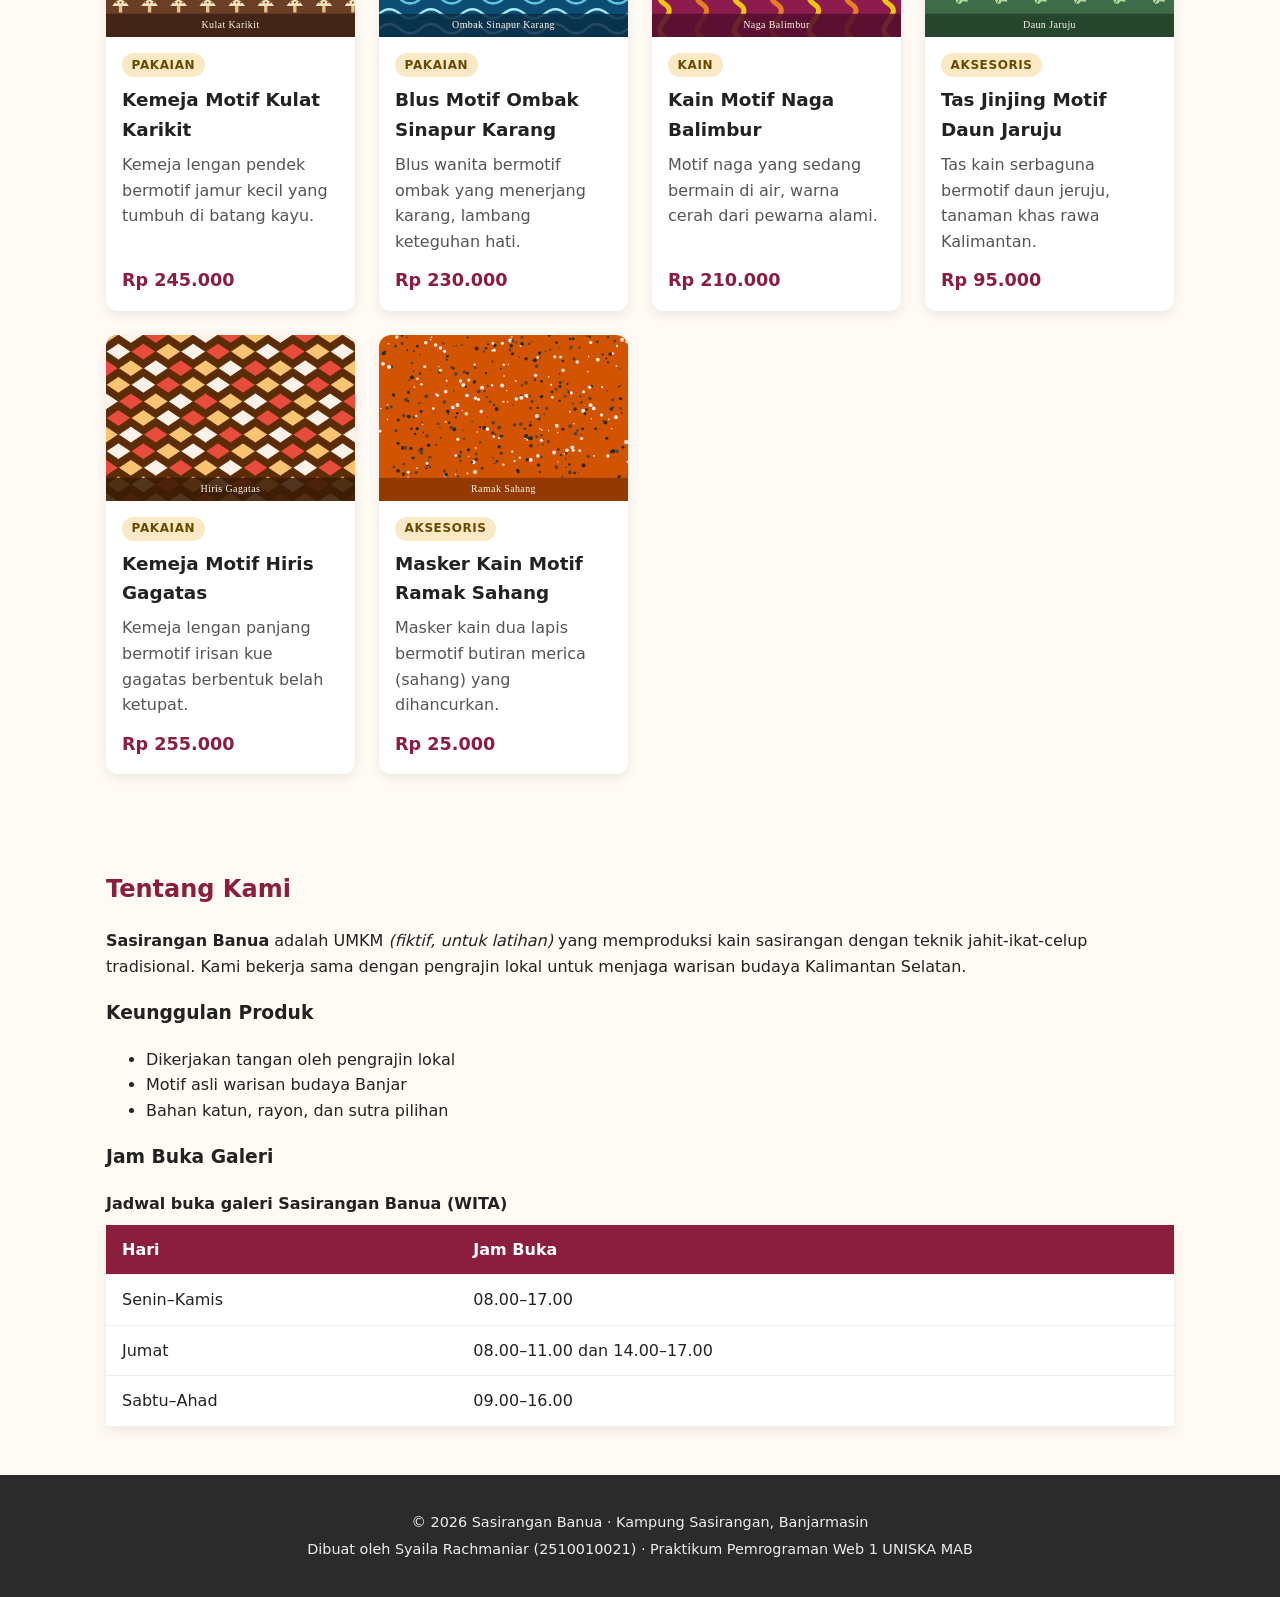
==== commit ff386c58: "Tambah widget jadwal salat dari API MyQuran." ====
--- a/index.html
+++ b/index.html
@@ -1,9 +1,11 @@
 <!DOCTYPE html>
 <html lang="en">
 <head>
+    <script src="js/jadwal-salat.js" defer></script>
     <meta charset="UTF-8">
     <meta name="viewport" content="width=device-width, initial-scale=1.0">
     <meta name="description" content="Katalog kain dan busana Sasirangan khas Banjarmasin karya pengrajin lokal.">
+    <link rel="icon" type="image/x-icon" href="img/favicon.ico">
     <link rel="stylesheet" href="css/style.css"> 
     <script src="js/katalog.js" defer></script>
     <title>Sasirangan Banua | Kain Khas Banjar</title>
@@ -21,6 +23,17 @@
              </ul>   
             </nav>
     </header>  
+
+    <!-- ========== JADWAL SALAT (data dari API) ========== --> 
+<section class="bagian" id="jadwal"> 
+<div class="jadwal-salat" id="jadwal-salat"> 
+<h2>Jadwal Salat Banjarmasin Hari Ini</h2> 
+<p class="status" aria-live="polite">Memuat jadwal salat...</p> 
+<ul class="daftar-waktu" hidden></ul>
+ <p class="sumber">Sumber data: API MyQuran (jadwal Kemenag RI).</p> 
+  </div> 
+</section>
+
     <main>   
         <!-- ========== HERO ========== -->   
          <section class="hero" id="beranda">     
--- a/css/style.css
+++ b/css/style.css
@@ -432,4 +432,49 @@
         flex: 1;
         max-width: 22rem;
     }
-}+}
+
+/* ---------- 13. Widget jadwal salat (Modul 4) ---------- */ 
+.jadwal-salat { 
+  padding: 1.5rem; 
+  border-radius: var(--radius); 
+  background: linear-gradient(135deg, #1f5f5b, #16467a); 
+  color: #ffffff; 
+} 
+ 
+.jadwal-salat h2 { 
+  margin: 0 0 0.25rem; 
+  color: #ffffff; 
+} 
+ 
+.jadwal-salat .status { 
+  margin: 0 0 1rem; 
+} 
+ 
+.daftar-waktu { 
+  display: grid; 
+  grid-template-columns: repeat(auto-fit, minmax(110px, 1fr)); 
+  gap: 0.75rem; 
+  margin: 0; 
+  padding: 0; 
+  list-style: none; 
+} 
+ 
+.daftar-waktu li { 
+  display: flex; 
+  flex-direction: column; 
+  align-items: center; 
+  padding: 0.75rem; 
+  border-radius: 10px; 
+  background-color: rgba(255, 255, 255, 0.15); 
+} 
+ 
+.daftar-waktu strong { 
+  font-size: 1.4rem; 
+} 
+ 
+.jadwal-salat .sumber { 
+  margin: 1rem 0 0; 
+  font-size: 0.85rem; 
+  opacity: 0.9; 
+} 
